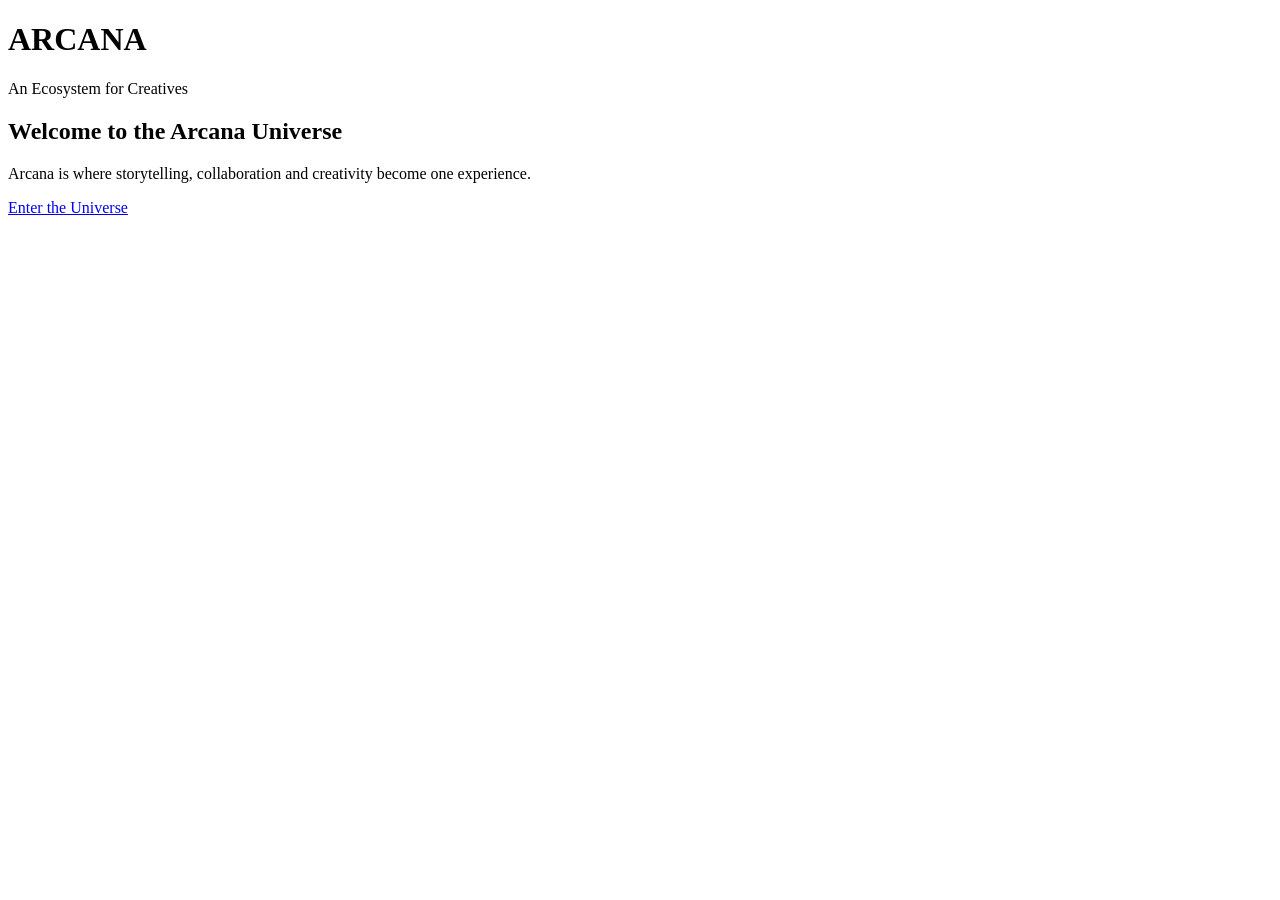
==== index.html @ a0e8dbd4 "Update index.html" ====
<!DOCTYPE html>
<html lang="en">
<head>
  <meta charset="UTF-8">
  <meta name="viewport" content="width=device-width, initial-scale=1.0">
  <title>Arcana Universe</title>

  <link rel="stylesheet" href="style.css">
</head>

<body>

<header>
  <h1>ARCANA</h1>
  <p>An Ecosystem for Creatives</p>
</header>

<section>
  <h2>Welcome to the Arcana Universe</h2>

  <p>
    Arcana is where storytelling, collaboration and creativity become one experience.
  </p>

  <a href="#">Enter the Universe</a>
</section>

<script src="script.js"></script>

</body>
</html>
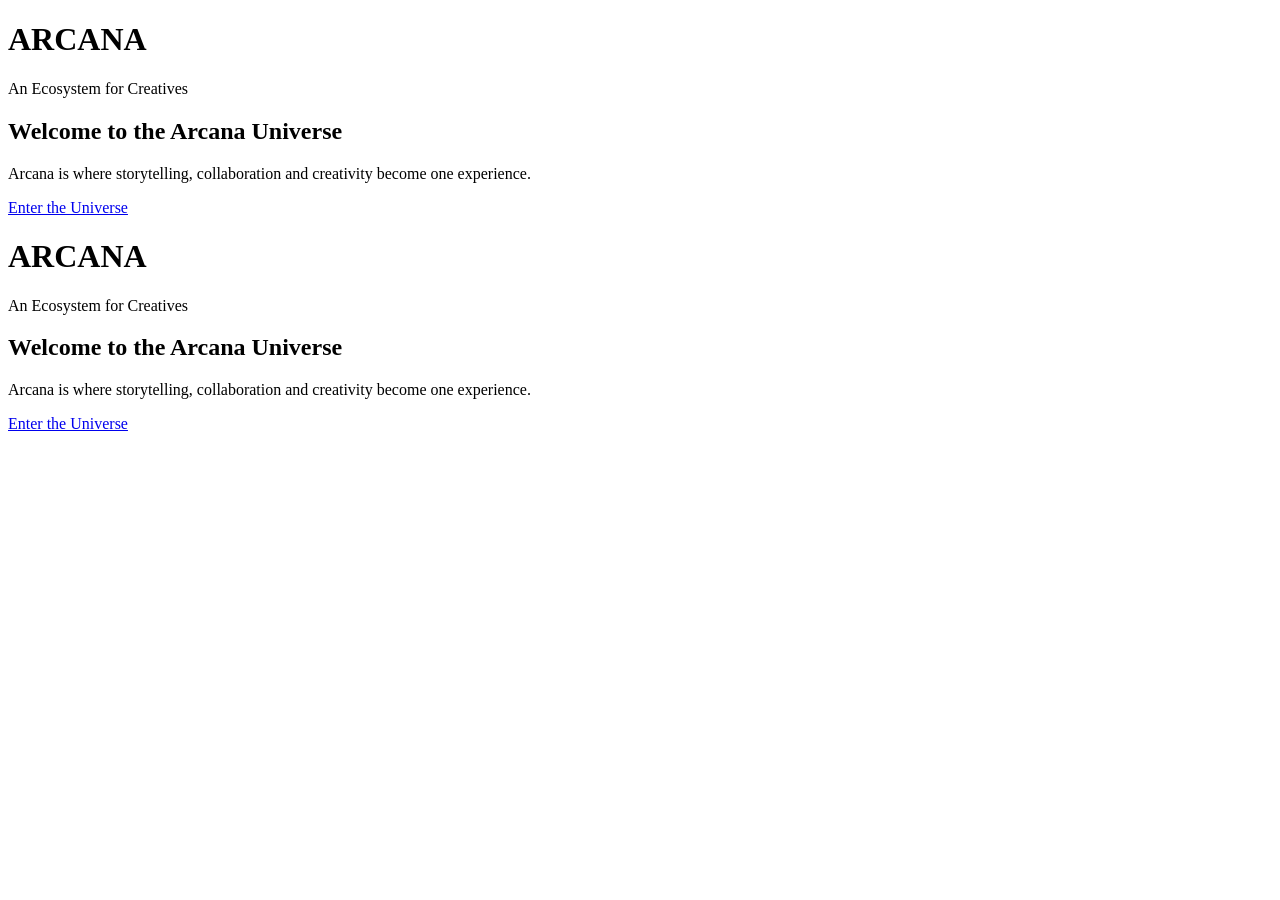
==== commit d899e35b: "Update index.html" ====
--- a/index.html
+++ b/index.html
@@ -29,3 +29,33 @@
 
 </body>
 </html>
+<html lang="en">
+<head>
+  <meta charset="UTF-8">
+  <meta name="viewport" content="width=device-width, initial-scale=1.0">
+  <title>Arcana Universe</title>
+
+  <link rel="stylesheet" href="style.css">
+</head>
+
+<body>
+
+<header>
+  <h1>ARCANA</h1>
+  <p>An Ecosystem for Creatives</p>
+</header>
+
+<section>
+  <h2>Welcome to the Arcana Universe</h2>
+
+  <p>
+    Arcana is where storytelling, collaboration and creativity become one experience.
+  </p>
+
+  <a href="#">Enter the Universe</a>
+</section>
+
+<script src="script.js"></script>
+
+</body>
+</html>
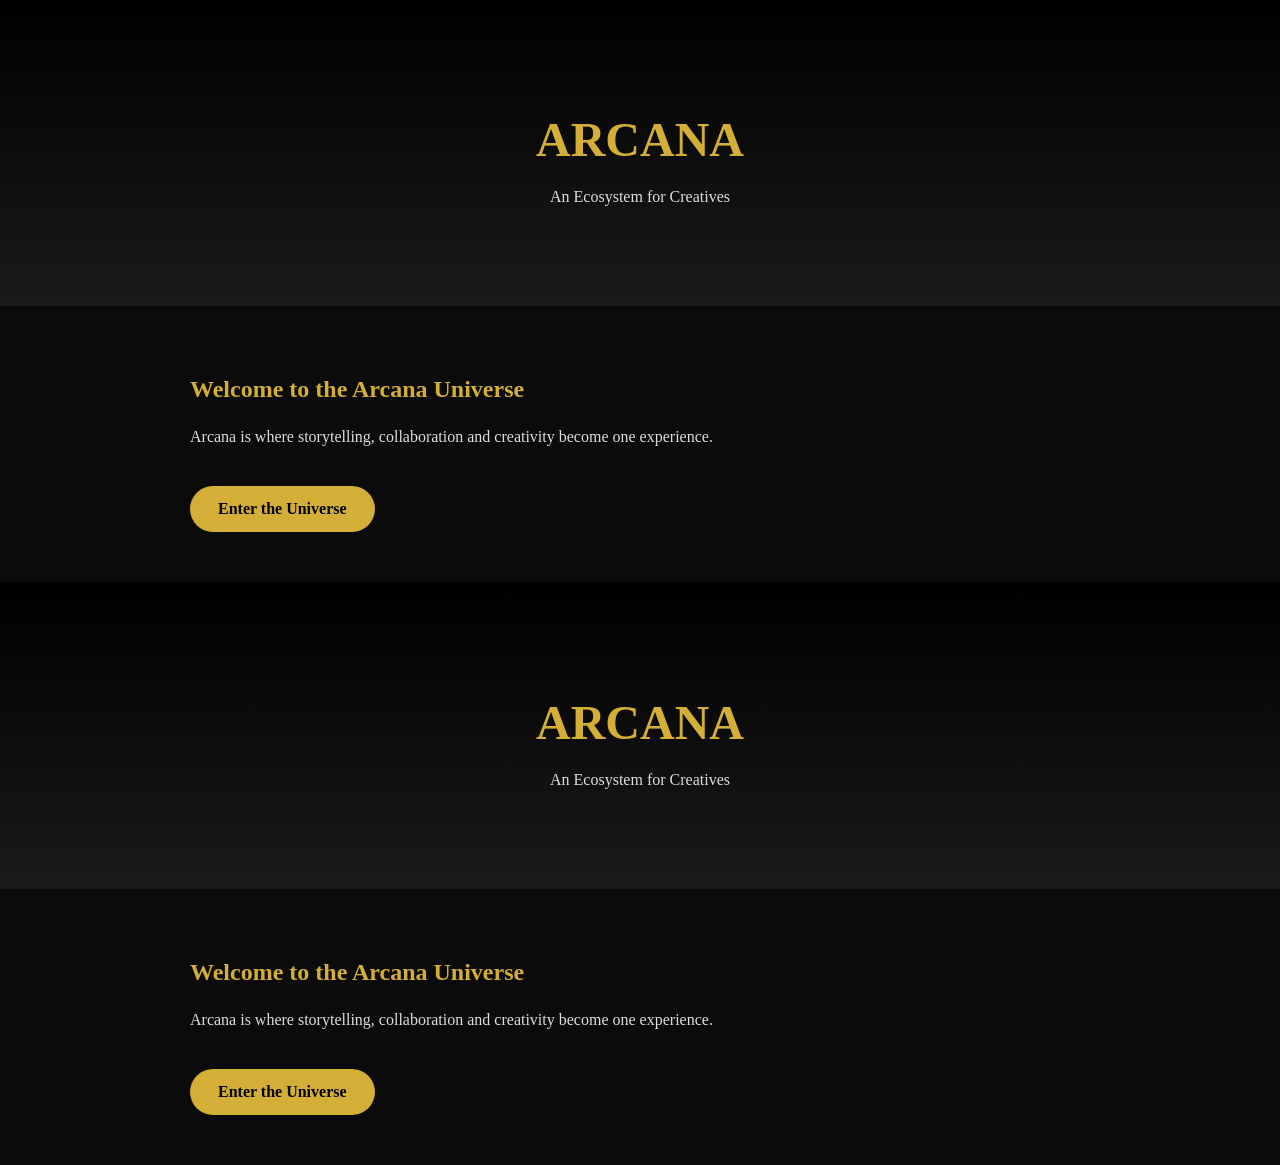
==== commit b9ecbf42: "Update index.html" ====
--- a/index.html
+++ b/index.html
@@ -22,7 +22,7 @@
     Arcana is where storytelling, collaboration and creativity become one experience.
   </p>
 
-  <a href="#">Enter the Universe</a>
+  <a href="universe.html">Enter the Universe</a>
 </section>
 
 <script src="script.js"></script>
@@ -52,7 +52,7 @@
     Arcana is where storytelling, collaboration and creativity become one experience.
   </p>
 
-  <a href="#">Enter the Universe</a>
+  <a <a href="universe.html">Enter the Universe</a>
 </section>
 
 <script src="script.js"></script>
--- a/style.css
+++ b/style.css
@@ -0,0 +1,48 @@
+body {
+  margin: 0;
+  font-family: Georgia, serif;
+  background: #0b0b0b;
+  color: #f5f5f5;
+}
+
+header {
+  text-align: center;
+  padding: 80px 20px;
+  background: linear-gradient(to bottom, #000000, #1a1a1a);
+}
+
+h1 {
+  color: #d4af37;
+  font-size: 3rem;
+  margin-bottom: 10px;
+}
+
+h2 {
+  color: #d4af37;
+}
+
+p {
+  color: #dddddd;
+  line-height: 1.7;
+}
+
+section {
+  max-width: 900px;
+  margin: auto;
+  padding: 50px 20px;
+}
+
+a {
+  display: inline-block;
+  margin-top: 20px;
+  padding: 14px 28px;
+  background: #d4af37;
+  color: black;
+  text-decoration: none;
+  border-radius: 30px;
+  font-weight: bold;
+}
+
+a:hover {
+  background: white;
+}
--- a/style.css
+++ b/style.css
@@ -0,0 +1,48 @@
+body {
+  margin: 0;
+  font-family: Georgia, serif;
+  background: #0b0b0b;
+  color: #f5f5f5;
+}
+
+header {
+  text-align: center;
+  padding: 80px 20px;
+  background: linear-gradient(to bottom, #000000, #1a1a1a);
+}
+
+h1 {
+  color: #d4af37;
+  font-size: 3rem;
+  margin-bottom: 10px;
+}
+
+h2 {
+  color: #d4af37;
+}
+
+p {
+  color: #dddddd;
+  line-height: 1.7;
+}
+
+section {
+  max-width: 900px;
+  margin: auto;
+  padding: 50px 20px;
+}
+
+a {
+  display: inline-block;
+  margin-top: 20px;
+  padding: 14px 28px;
+  background: #d4af37;
+  color: black;
+  text-decoration: none;
+  border-radius: 30px;
+  font-weight: bold;
+}
+
+a:hover {
+  background: white;
+}
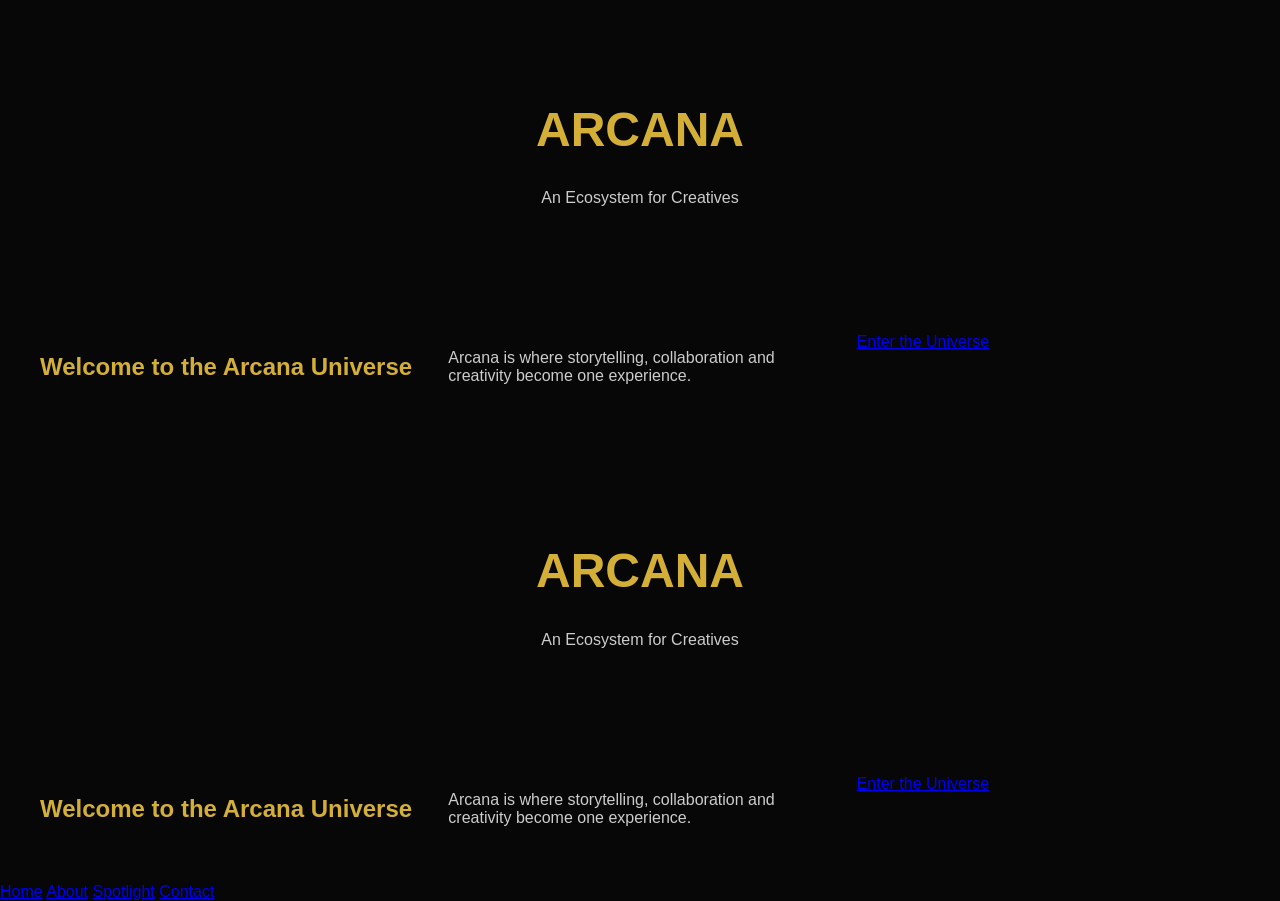
==== commit 4da45cd5: "Update index.html" ====
--- a/index.html
+++ b/index.html
@@ -58,4 +58,15 @@
 <script src="script.js"></script>
 
 </body>
+<nav>
+
+<a href="index.html">Home</a>
+
+<a href="about.html">About</a>
+
+<a href="spotlight.html">Spotlight</a>
+
+<a href="contact.html">Contact</a>
+
+</nav>
 </html>
--- a/style.css
+++ b/style.css
@@ -1,48 +1,43 @@
-body {
-  margin: 0;
-  font-family: Georgia, serif;
-  background: #0b0b0b;
-  color: #f5f5f5;
+body{
+background:#070707;
+margin:0;
+font-family:Arial,sans-serif;
+color:white;
 }
 
-header {
-  text-align: center;
-  padding: 80px 20px;
-  background: linear-gradient(to bottom, #000000, #1a1a1a);
+header{
+text-align:center;
+padding:70px 20px;
 }
 
-h1 {
-  color: #d4af37;
-  font-size: 3rem;
-  margin-bottom: 10px;
+h1{
+color:#D4AF37;
+font-size:48px;
 }
 
-h2 {
-  color: #d4af37;
+p{
+color:#cccccc;
 }
 
-p {
-  color: #dddddd;
-  line-height: 1.7;
+section{
+display:grid;
+grid-template-columns:repeat(auto-fit,minmax(250px,1fr));
+gap:25px;
+padding:40px;
 }
 
-section {
-  max-width: 900px;
-  margin: auto;
-  padding: 50px 20px;
+.card{
+background:#151515;
+border:1px solid #D4AF37;
+border-radius:18px;
+padding:25px;
+transition:.3s;
 }
 
-a {
-  display: inline-block;
-  margin-top: 20px;
-  padding: 14px 28px;
-  background: #d4af37;
-  color: black;
-  text-decoration: none;
-  border-radius: 30px;
-  font-weight: bold;
+.card:hover{
+transform:translateY(-6px);
 }
 
-a:hover {
-  background: white;
+h2{
+color:#D4AF37;
 }
--- a/style.css
+++ b/style.css
@@ -1,48 +1,43 @@
-body {
-  margin: 0;
-  font-family: Georgia, serif;
-  background: #0b0b0b;
-  color: #f5f5f5;
+body{
+background:#070707;
+margin:0;
+font-family:Arial,sans-serif;
+color:white;
 }
 
-header {
-  text-align: center;
-  padding: 80px 20px;
-  background: linear-gradient(to bottom, #000000, #1a1a1a);
+header{
+text-align:center;
+padding:70px 20px;
 }
 
-h1 {
-  color: #d4af37;
-  font-size: 3rem;
-  margin-bottom: 10px;
+h1{
+color:#D4AF37;
+font-size:48px;
 }
 
-h2 {
-  color: #d4af37;
+p{
+color:#cccccc;
 }
 
-p {
-  color: #dddddd;
-  line-height: 1.7;
+section{
+display:grid;
+grid-template-columns:repeat(auto-fit,minmax(250px,1fr));
+gap:25px;
+padding:40px;
 }
 
-section {
-  max-width: 900px;
-  margin: auto;
-  padding: 50px 20px;
+.card{
+background:#151515;
+border:1px solid #D4AF37;
+border-radius:18px;
+padding:25px;
+transition:.3s;
 }
 
-a {
-  display: inline-block;
-  margin-top: 20px;
-  padding: 14px 28px;
-  background: #d4af37;
-  color: black;
-  text-decoration: none;
-  border-radius: 30px;
-  font-weight: bold;
+.card:hover{
+transform:translateY(-6px);
 }
 
-a:hover {
-  background: white;
+h2{
+color:#D4AF37;
 }
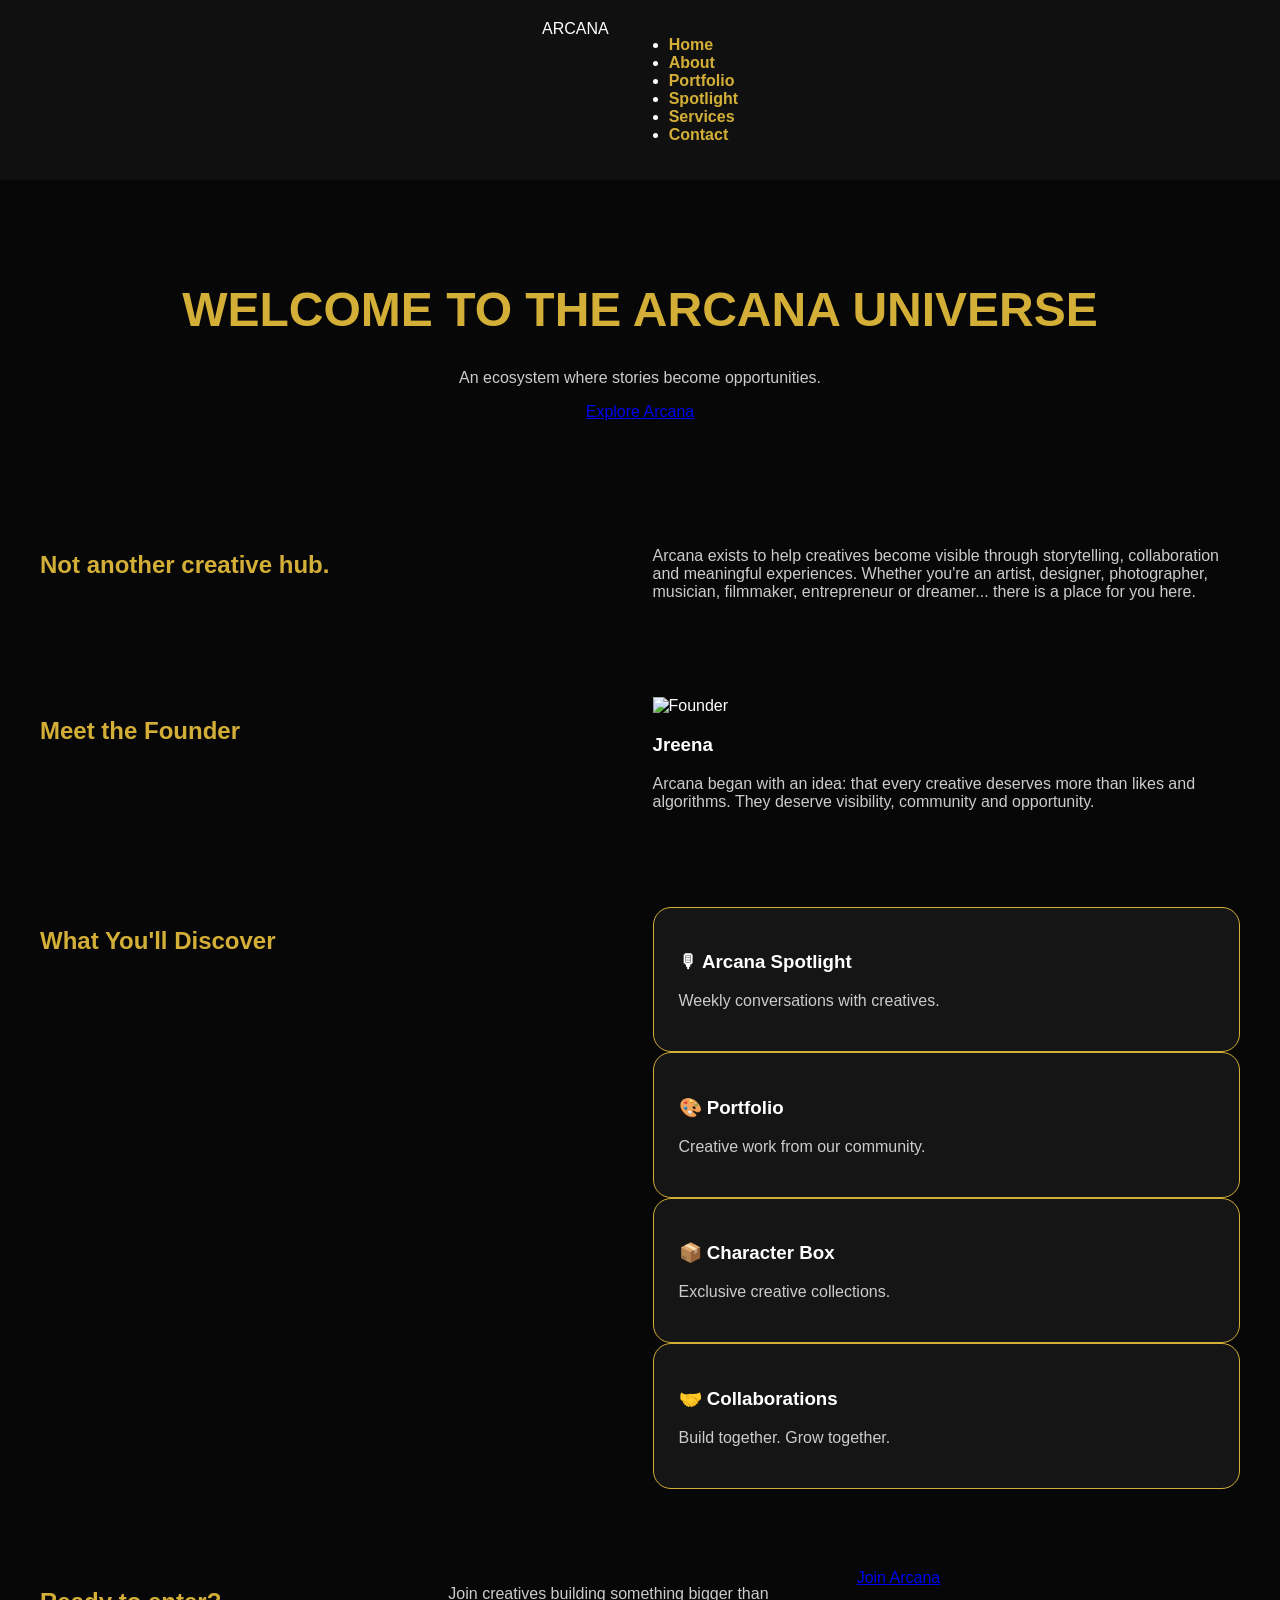
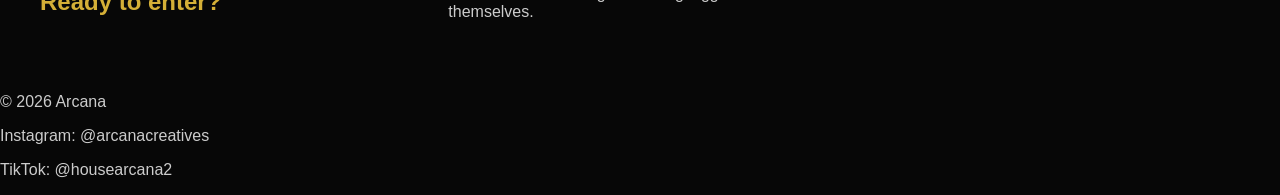
==== commit 47aa8091: "Update index.html" ====
--- a/index.html
+++ b/index.html
@@ -1,72 +1,257 @@
 <!DOCTYPE html>
 <html lang="en">
 <head>
-  <meta charset="UTF-8">
-  <meta name="viewport" content="width=device-width, initial-scale=1.0">
-  <title>Arcana Universe</title>
-
-  <link rel="stylesheet" href="style.css">
+<meta charset="UTF-8">
+<meta name="viewport" content="width=device-width, initial-scale=1.0">
+
+<title>Arcana | The Creative Ecosystem</title>
+
+<link rel="stylesheet" href="style.css">
+<script defer src="script.js"></script>
+
 </head>
 
 <body>
 
-<header>
-  <h1>ARCANA</h1>
-  <p>An Ecosystem for Creatives</p>
+<nav>
+
+<div class="logo">
+
+ARCANA
+
+</div>
+
+<ul>
+
+<li><a href="index.html">Home</a></li>
+
+<li><a href="about.html">About</a></li>
+
+<li><a href="portfolio.html">Portfolio</a></li>
+
+<li><a href="spotlight.html">Spotlight</a></li>
+
+<li><a href="services.html">Services</a></li>
+
+<li><a href="contact.html">Contact</a></li>
+
+</ul>
+
+</nav>
+
+<header class="hero">
+
+<div class="overlay">
+
+<h1>
+
+WELCOME TO THE ARCANA UNIVERSE
+
+</h1>
+
+<p>
+
+An ecosystem where stories become opportunities.
+
+</p>
+
+<a href="portfolio.html" class="button">
+
+Explore Arcana
+
+</a>
+
+</div>
+
 </header>
 
-<section>
-  <h2>Welcome to the Arcana Universe</h2>
-
-  <p>
-    Arcana is where storytelling, collaboration and creativity become one experience.
-  </p>
-
-  <a href="universe.html">Enter the Universe</a>
-</section>
-
-<script src="script.js"></script>
+<section class="intro">
+
+<h2>
+
+Not another creative hub.
+
+</h2>
+
+<p>
+
+Arcana exists to help creatives become visible through storytelling,
+collaboration and meaningful experiences.
+
+Whether you're an artist, designer, photographer, musician,
+filmmaker, entrepreneur or dreamer...
+
+there is a place for you here.
+
+</p>
+
+</section>
+
+<section class="founder">
+
+<h2>
+
+Meet the Founder
+
+</h2>
+
+<div class="founder-card">
+
+<img src="images/founder.jpg" alt="Founder">
+
+<div>
+
+<h3>
+
+Jreena
+
+</h3>
+
+<p>
+
+Arcana began with an idea:
+
+that every creative deserves
+more than likes and algorithms.
+
+They deserve visibility,
+community
+and opportunity.
+
+</p>
+
+</div>
+
+</div>
+
+</section>
+
+<section class="services">
+
+<h2>
+
+What You'll Discover
+
+</h2>
+
+<div class="cards">
+
+<div class="card">
+
+<h3>
+
+🎙 Arcana Spotlight
+
+</h3>
+
+<p>
+
+Weekly conversations with creatives.
+
+</p>
+
+</div>
+
+<div class="card">
+
+<h3>
+
+🎨 Portfolio
+
+</h3>
+
+<p>
+
+Creative work from our community.
+
+</p>
+
+</div>
+
+<div class="card">
+
+<h3>
+
+📦 Character Box
+
+</h3>
+
+<p>
+
+Exclusive creative collections.
+
+</p>
+
+</div>
+
+<div class="card">
+
+<h3>
+
+🤝 Collaborations
+
+</h3>
+
+<p>
+
+Build together.
+
+Grow together.
+
+</p>
+
+</div>
+
+</div>
+
+</section>
+
+<section class="cta">
+
+<h2>
+
+Ready to enter?
+
+</h2>
+
+<p>
+
+Join creatives building something bigger than themselves.
+
+</p>
+
+<a href="join.html" class="button">
+
+Join Arcana
+
+</a>
+
+</section>
+
+<footer>
+
+<p>
+
+© 2026 Arcana
+
+</p>
+
+<p>
+
+Instagram:
+@arcanacreatives
+
+</p>
+
+<p>
+
+TikTok:
+@housearcana2
+
+</p>
+
+</footer>
 
 </body>
-</html>
-<html lang="en">
-<head>
-  <meta charset="UTF-8">
-  <meta name="viewport" content="width=device-width, initial-scale=1.0">
-  <title>Arcana Universe</title>
-
-  <link rel="stylesheet" href="style.css">
-</head>
-
-<body>
-
-<header>
-  <h1>ARCANA</h1>
-  <p>An Ecosystem for Creatives</p>
-</header>
-
-<section>
-  <h2>Welcome to the Arcana Universe</h2>
-
-  <p>
-    Arcana is where storytelling, collaboration and creativity become one experience.
-  </p>
-
-  <a <a href="universe.html">Enter the Universe</a>
-</section>
-
-<script src="script.js"></script>
-
-</body>
-<nav>
-
-<a href="index.html">Home</a>
-
-<a href="about.html">About</a>
-
-<a href="spotlight.html">Spotlight</a>
-
-<a href="contact.html">Contact</a>
-
-</nav>
-</html>
+
+</html>
--- a/style.css
+++ b/style.css
@@ -41,3 +41,16 @@
 h2{
 color:#D4AF37;
 }
+nav{
+display:flex;
+justify-content:center;
+gap:20px;
+padding:20px;
+background:#101010;
+}
+
+nav a{
+color:#D4AF37;
+text-decoration:none;
+font-weight:bold;
+}
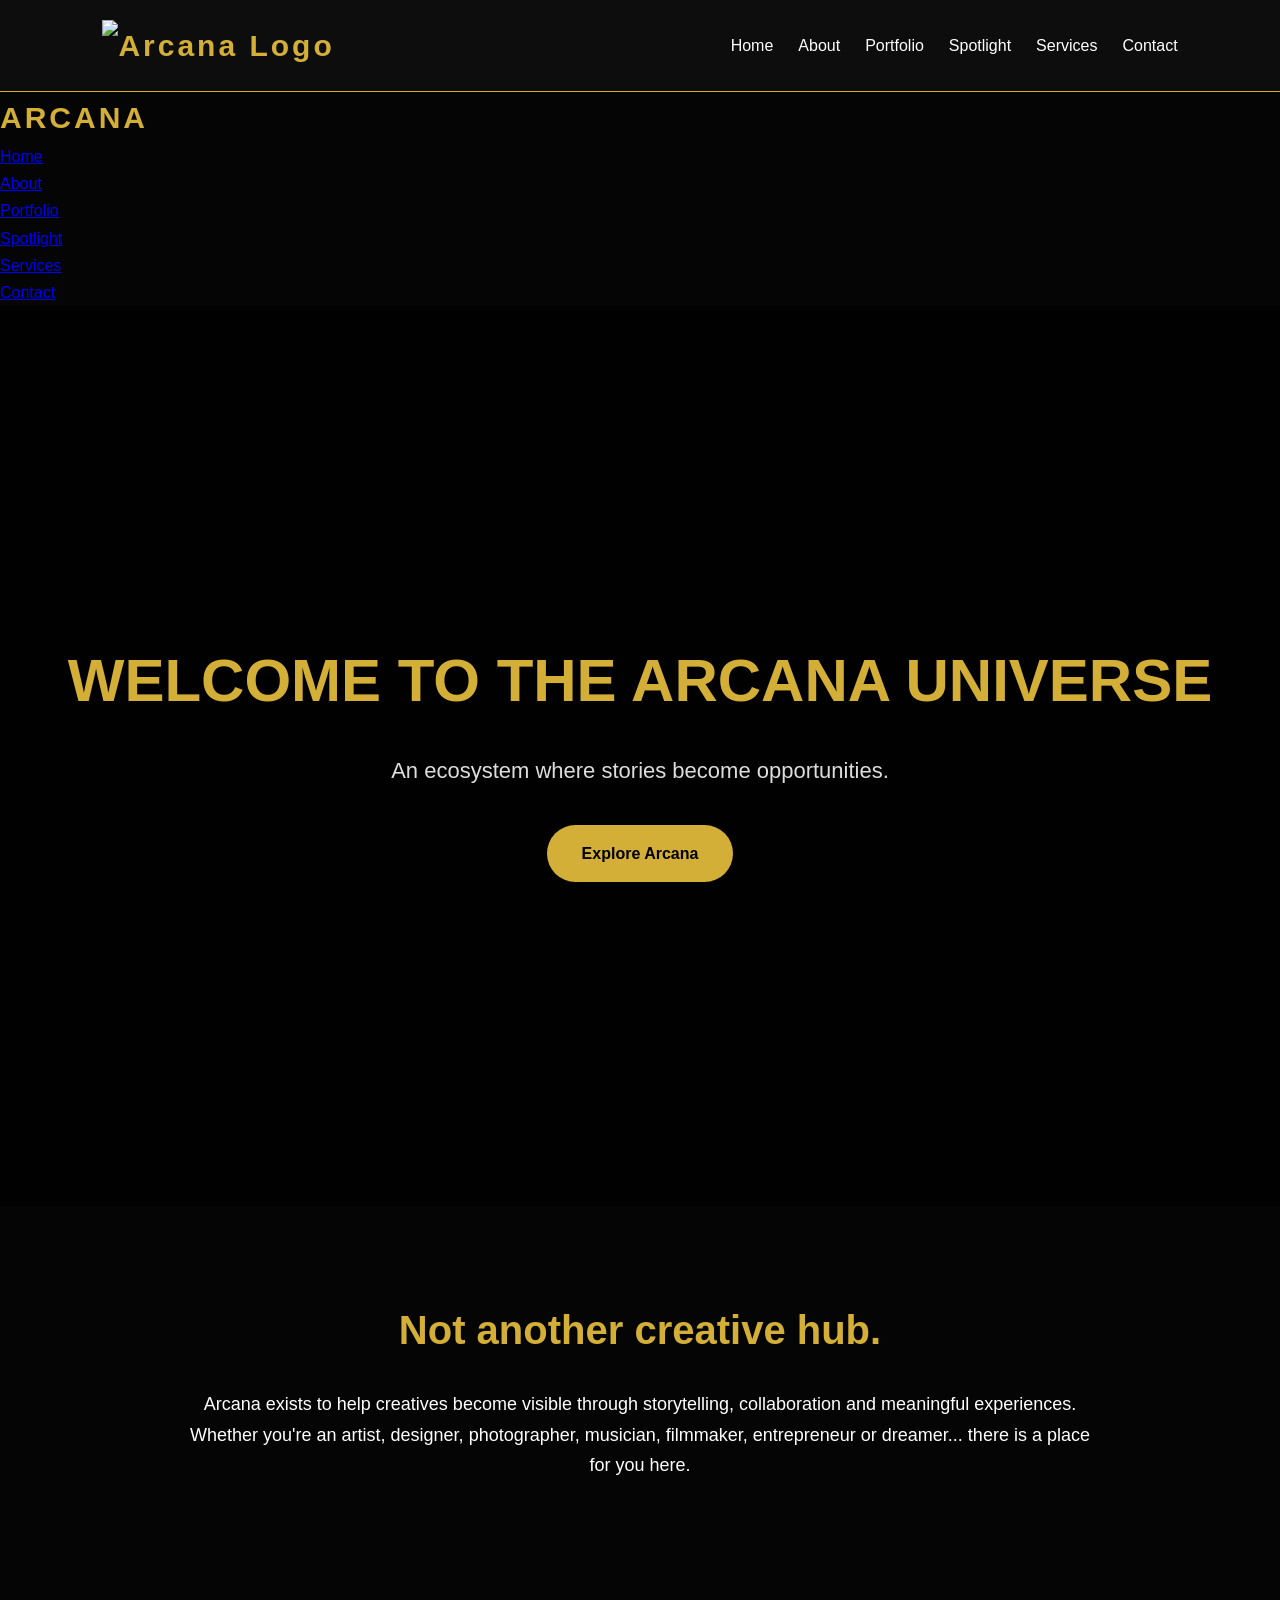
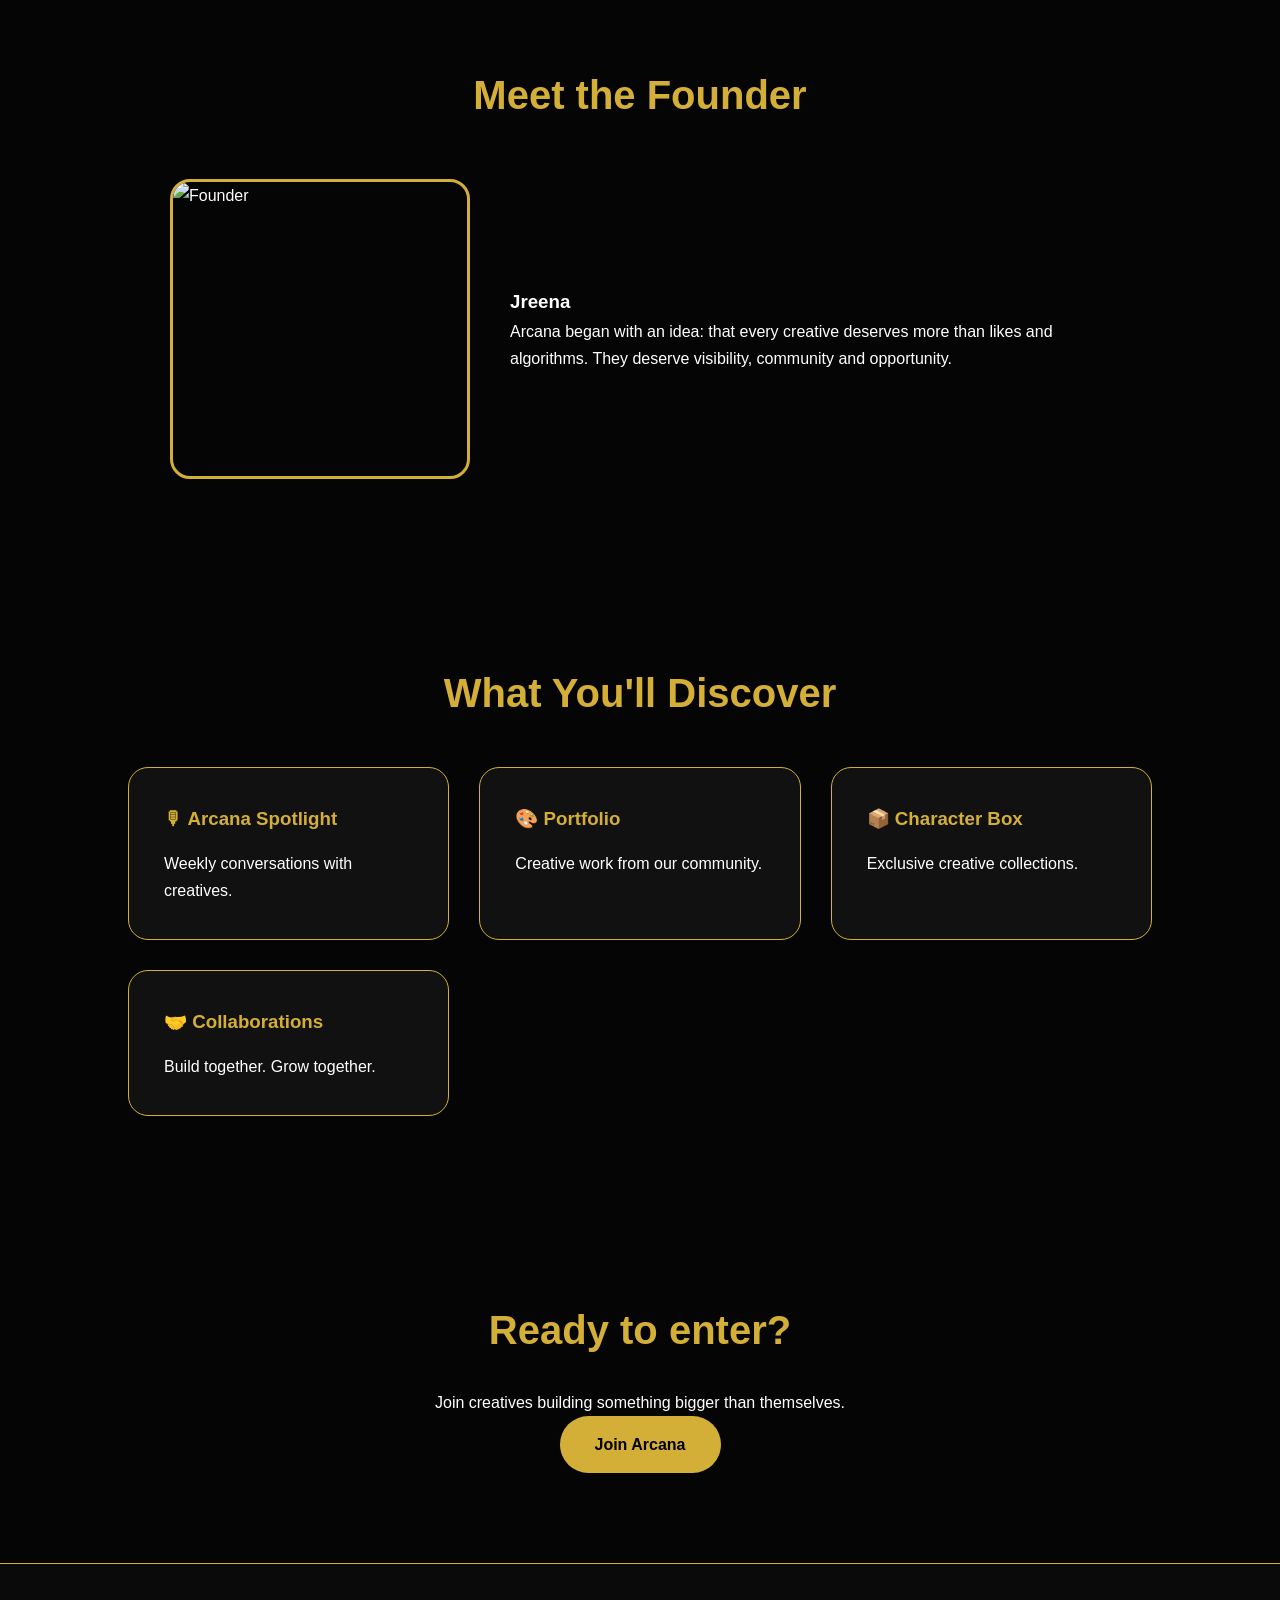
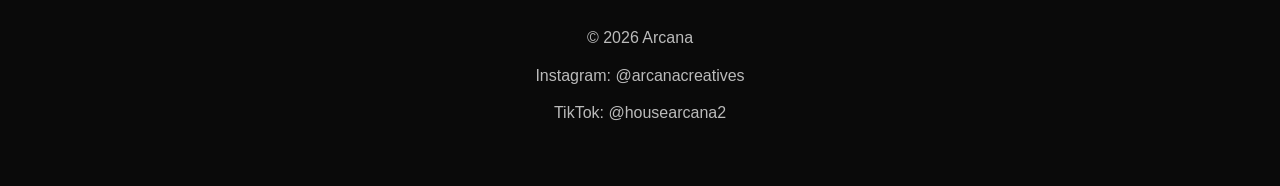
==== commit a301427f: "Update index.html" ====
--- a/index.html
+++ b/index.html
@@ -16,6 +16,23 @@
 <nav>
 
 <div class="logo">
+<img src="images/logo.png" alt="Arcana Logo" height="45">
+</div>
+
+<ul>
+
+<li><a href="index.html">Home</a></li>
+<li><a href="about.html">About</a></li>
+<li><a href="portfolio.html">Portfolio</a></li>
+<li><a href="spotlight.html">Spotlight</a></li>
+<li><a href="services.html">Services</a></li>
+<li><a href="contact.html">Contact</a></li>
+
+</ul>
+
+</nav>
+
+<div class="logo">
 
 ARCANA
 
--- a/style.css
+++ b/style.css
@@ -1,56 +1,219 @@
+*{
+margin:0;
+padding:0;
+box-sizing:border-box;
+}
+
 body{
-background:#070707;
-margin:0;
-font-family:Arial,sans-serif;
+background:#050505;
 color:white;
-}
-
-header{
-text-align:center;
-padding:70px 20px;
-}
-
-h1{
-color:#D4AF37;
-font-size:48px;
-}
-
-p{
-color:#cccccc;
+font-family:Arial,Helvetica,sans-serif;
+line-height:1.7;
+}
+
+nav{
+display:flex;
+justify-content:space-between;
+align-items:center;
+padding:20px 8%;
+background:#0d0d0d;
+position:sticky;
+top:0;
+z-index:1000;
+border-bottom:1px solid #D4AF37;
+}
+
+.logo{
+font-size:30px;
+font-weight:bold;
+letter-spacing:3px;
+color:#D4AF37;
+}
+
+nav ul{
+display:flex;
+list-style:none;
+gap:25px;
+}
+
+nav a{
+text-decoration:none;
+color:white;
+transition:.3s;
+}
+
+nav a:hover{
+color:#D4AF37;
+}
+
+.hero{
+height:100vh;
+display:flex;
+justify-content:center;
+align-items:center;
+text-align:center;
+padding:20px;
+background:linear-gradient(rgba(0,0,0,.75),rgba(0,0,0,.75)),url("images/hero.jpg");
+background-size:cover;
+background-position:center;
+}
+
+.hero h1{
+font-size:60px;
+color:#D4AF37;
+margin-bottom:20px;
+}
+
+.hero p{
+font-size:22px;
+max-width:700px;
+margin:auto;
+margin-bottom:35px;
+color:#dddddd;
+}
+
+.button{
+display:inline-block;
+padding:15px 35px;
+background:#D4AF37;
+color:black;
+font-weight:bold;
+text-decoration:none;
+border-radius:40px;
+transition:.3s;
+}
+
+.button:hover{
+background:white;
+transform:scale(1.05);
 }
 
 section{
+padding:90px 10%;
+}
+
+h2{
+font-size:40px;
+margin-bottom:25px;
+color:#D4AF37;
+text-align:center;
+}
+
+.intro p{
+max-width:900px;
+margin:auto;
+text-align:center;
+font-size:18px;
+}
+
+.founder-card{
+display:flex;
+gap:40px;
+align-items:center;
+margin-top:50px;
+flex-wrap:wrap;
+justify-content:center;
+}
+
+.founder-card img{
+width:300px;
+height:300px;
+object-fit:cover;
+border-radius:20px;
+border:3px solid #D4AF37;
+}
+
+.founder-card div{
+max-width:600px;
+}
+
+.cards{
 display:grid;
-grid-template-columns:repeat(auto-fit,minmax(250px,1fr));
-gap:25px;
-padding:40px;
+grid-template-columns:repeat(auto-fit,minmax(260px,1fr));
+gap:30px;
+margin-top:40px;
 }
 
 .card{
-background:#151515;
+background:#111111;
+padding:35px;
+border-radius:20px;
 border:1px solid #D4AF37;
-border-radius:18px;
-padding:25px;
 transition:.3s;
 }
 
 .card:hover{
-transform:translateY(-6px);
+transform:translateY(-10px);
+box-shadow:0 0 25px rgba(212,175,55,.4);
+}
+
+.card h3{
+margin-bottom:15px;
+color:#D4AF37;
+}
+
+.cta{
+text-align:center;
+}
+
+footer{
+padding:50px;
+text-align:center;
+background:#0a0a0a;
+border-top:1px solid #D4AF37;
+}
+
+footer p{
+margin:10px;
+color:#bbbbbb;
+}
+
+@media(max-width:768px){
+
+nav{
+flex-direction:column;
+gap:15px;
+}
+
+nav ul{
+flex-wrap:wrap;
+justify-content:center;
+}
+
+.hero h1{
+font-size:38px;
+}
+
+.hero p{
+font-size:18px;
 }
 
 h2{
-color:#D4AF37;
-}
-nav{
-display:flex;
-justify-content:center;
-gap:20px;
-padding:20px;
-background:#101010;
-}
-
-nav a{
-color:#D4AF37;
-text-decoration:none;
-font-weight:bold;
-}
+font-size:30px;
+}
+
+.founder-card{
+flex-direction:column;
+}
+
+.founder-card img{
+width:220px;
+height:220px;
+}
+
+}
+.card img{
+width:100%;
+height:220px;
+object-fit:cover;
+border-radius:12px;
+margin-bottom:15px;
+}
+
+video{
+max-width:900px;
+display:block;
+margin:auto;
+border-radius:20px;
+border:2px solid #D4AF37;
+}
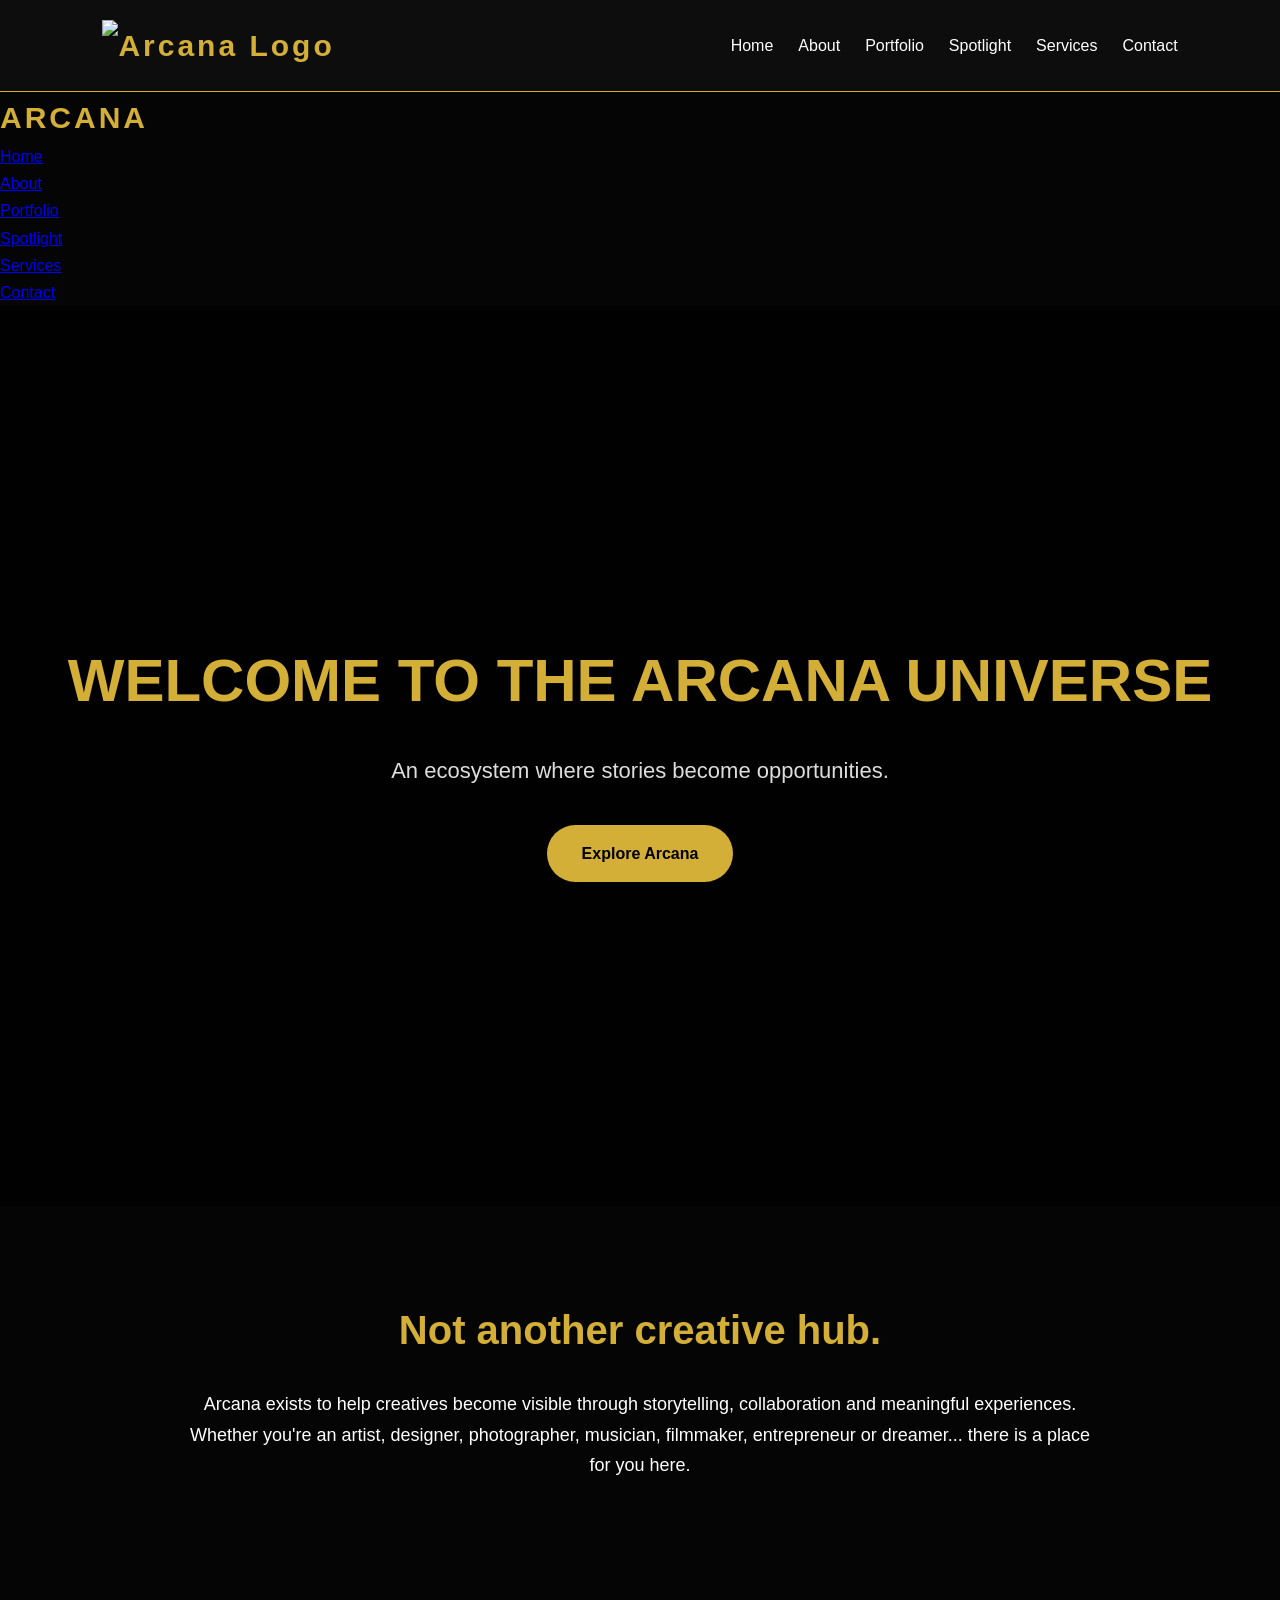
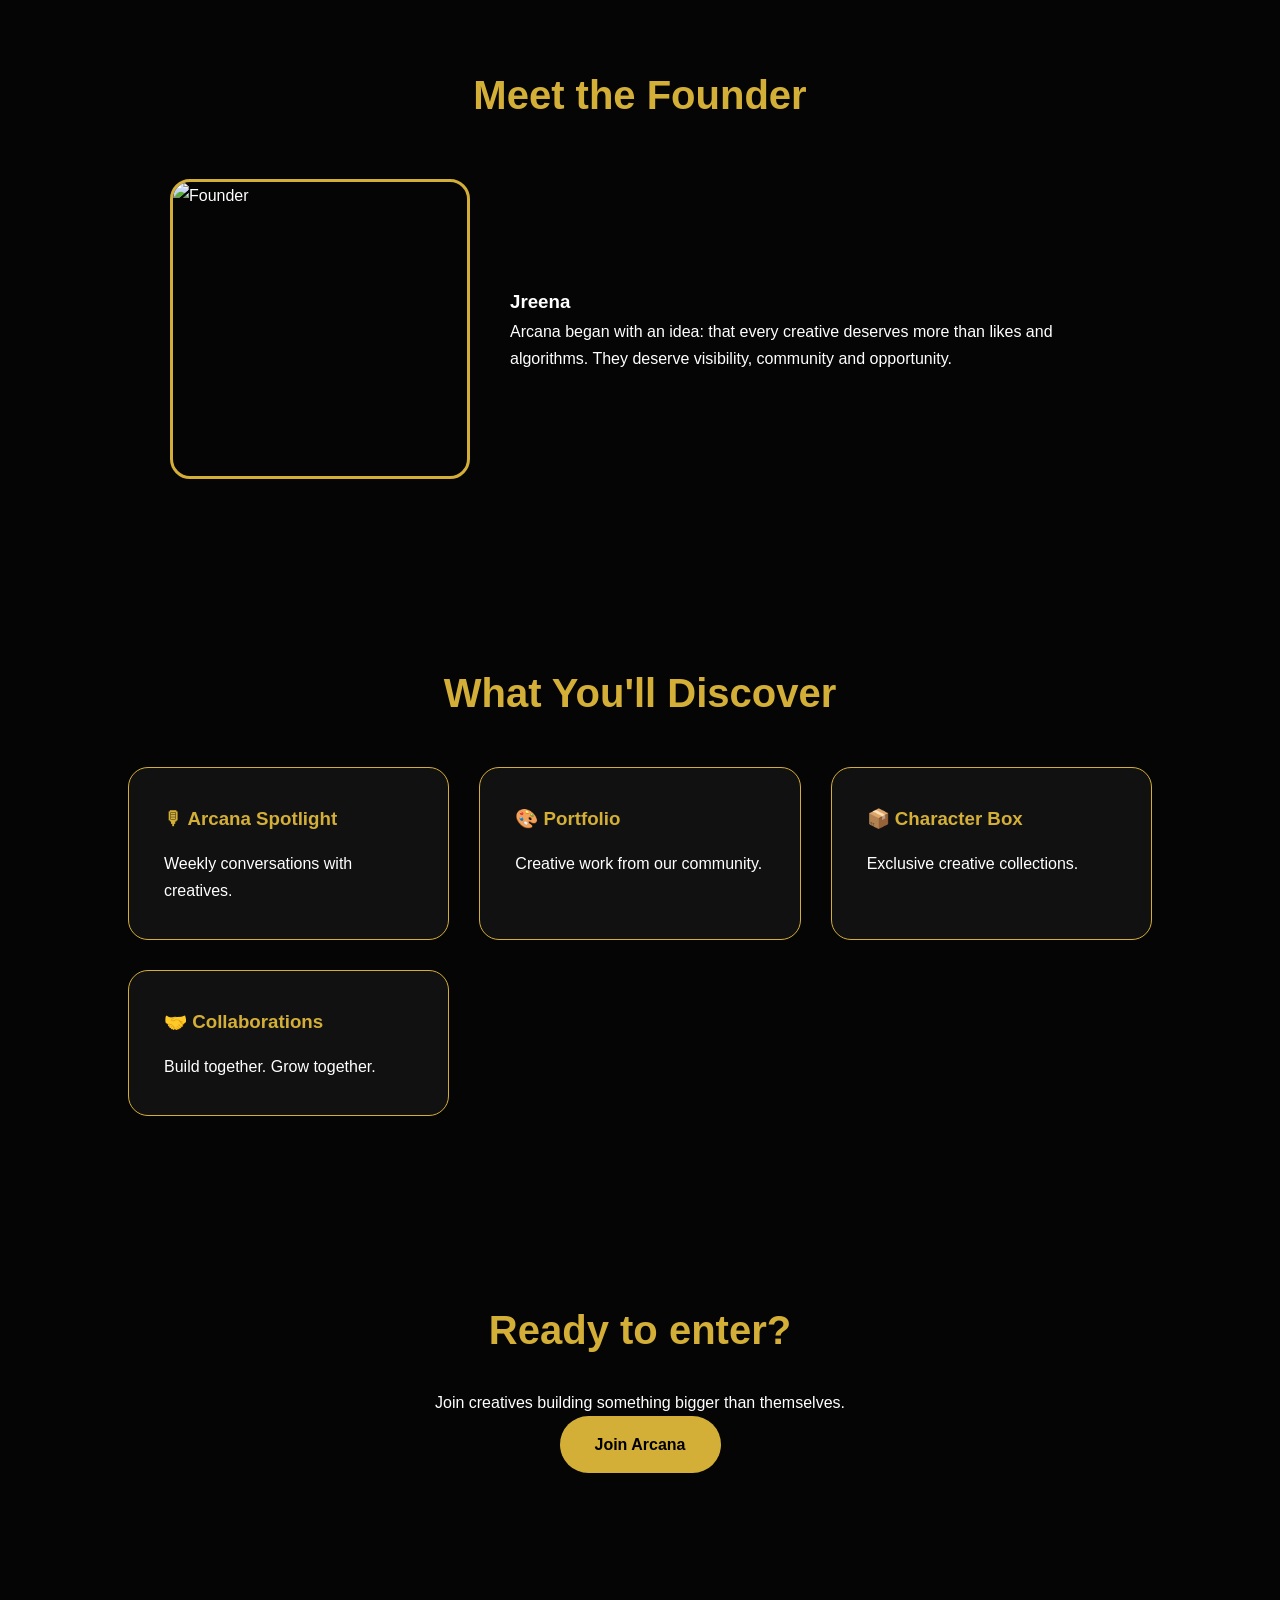
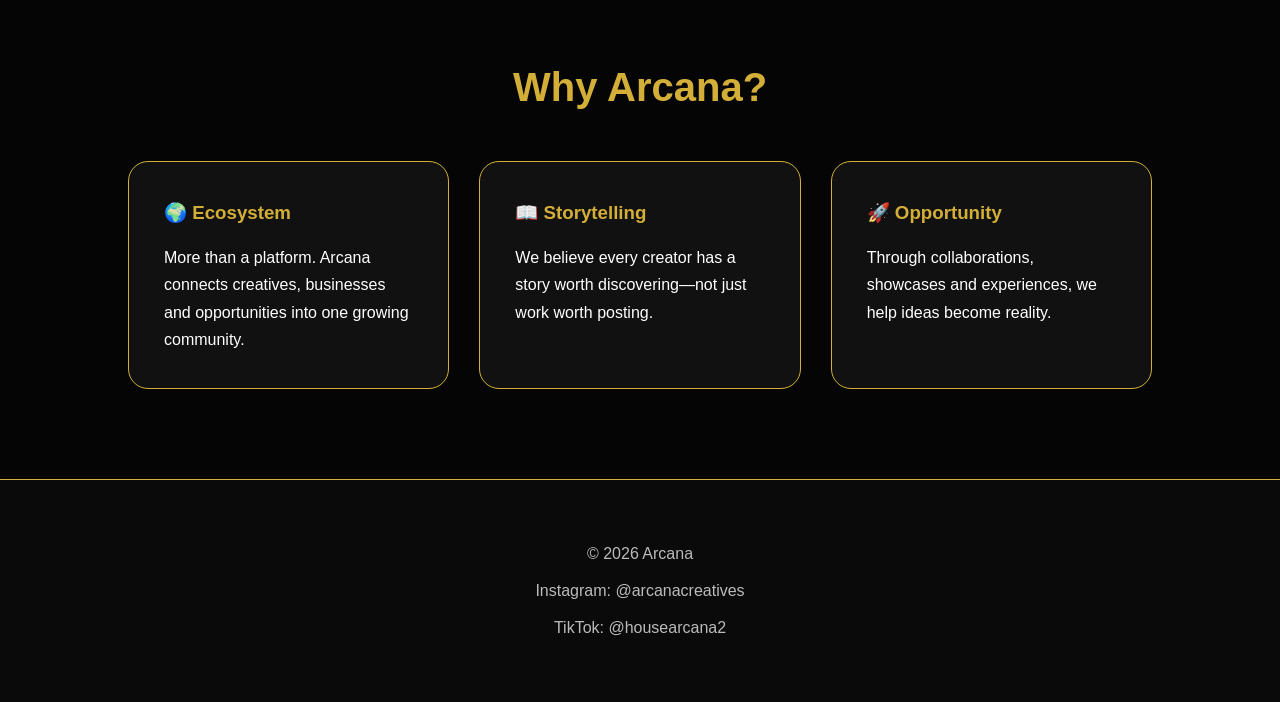
==== commit c7a2a6bd: "Update index.html" ====
--- a/index.html
+++ b/index.html
@@ -244,6 +244,30 @@
 </a>
 
 </section>
+<section>
+
+<h2>Why Arcana?</h2>
+
+<div class="cards">
+
+<div class="card">
+<h3>🌍 Ecosystem</h3>
+<p>More than a platform. Arcana connects creatives, businesses and opportunities into one growing community.</p>
+</div>
+
+<div class="card">
+<h3>📖 Storytelling</h3>
+<p>We believe every creator has a story worth discovering—not just work worth posting.</p>
+</div>
+
+<div class="card">
+<h3>🚀 Opportunity</h3>
+<p>Through collaborations, showcases and experiences, we help ideas become reality.</p>
+</div>
+
+</div>
+
+</section>
 
 <footer>
 
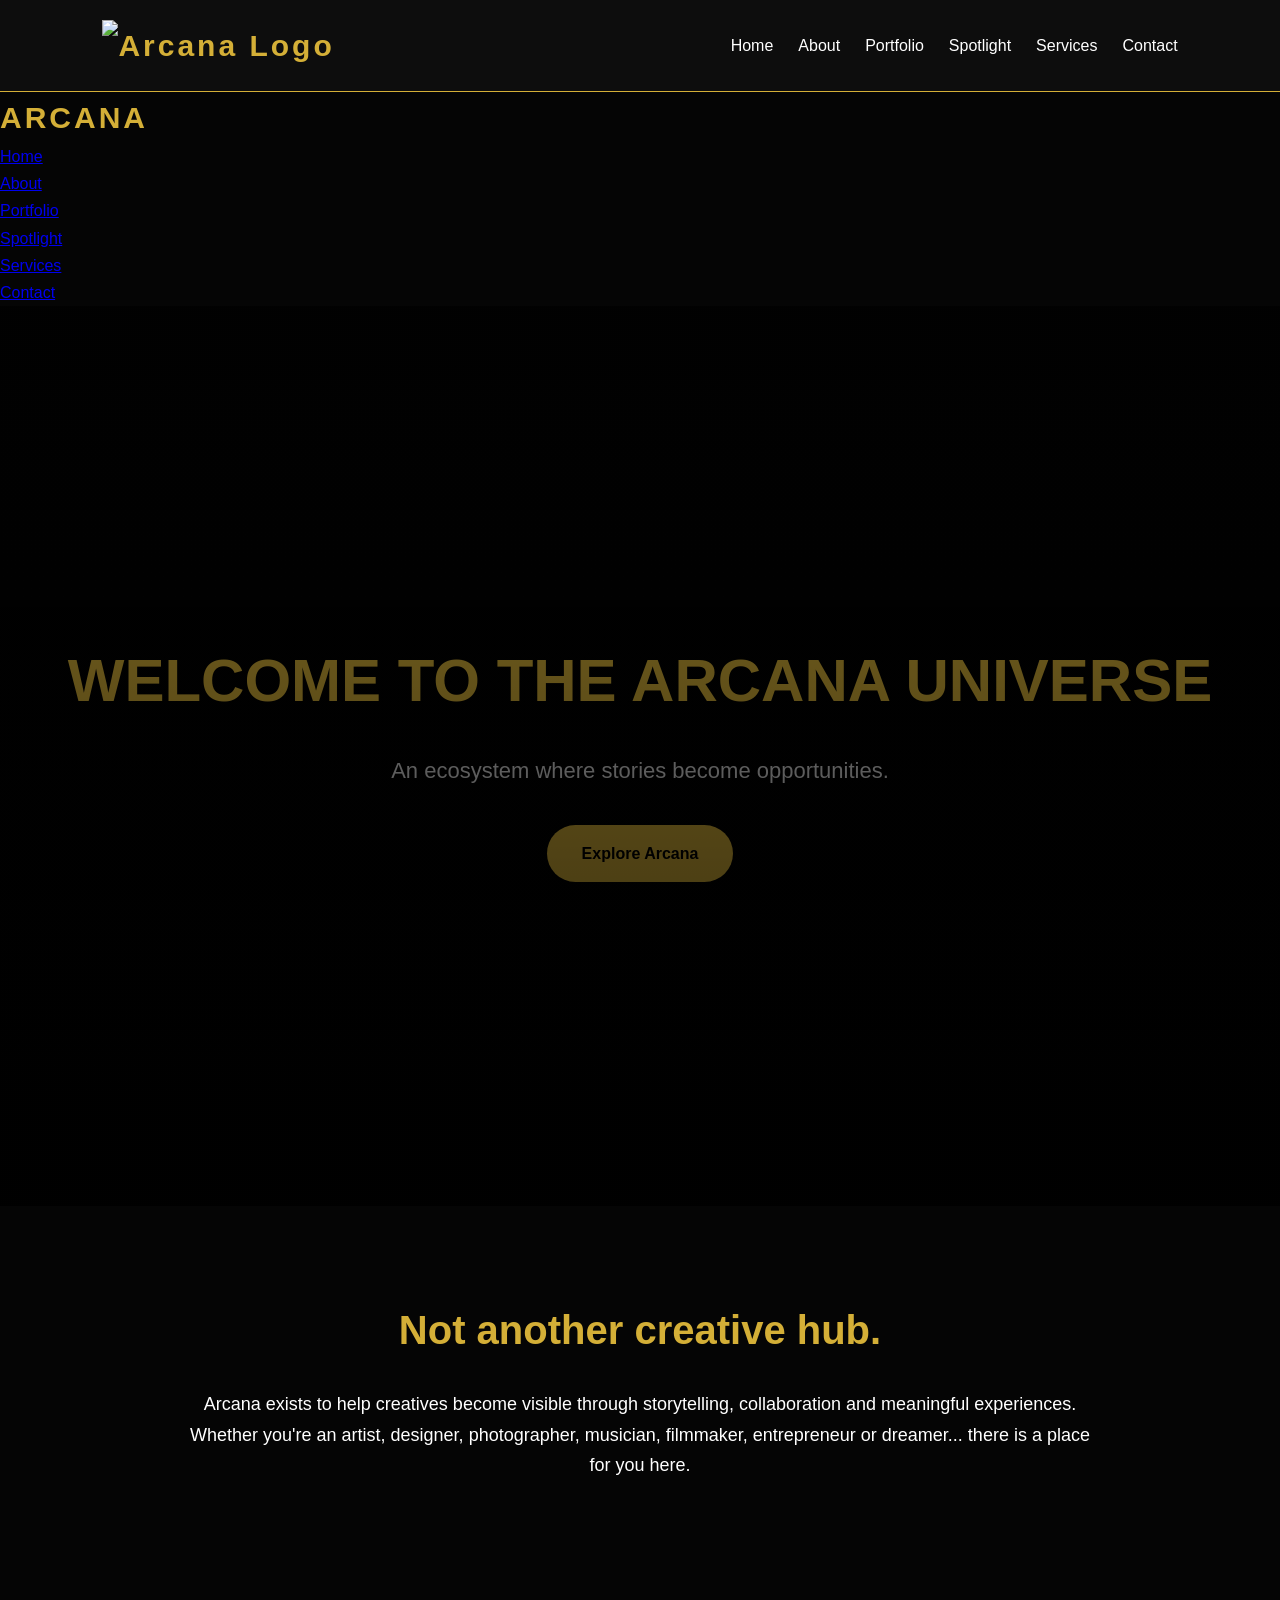
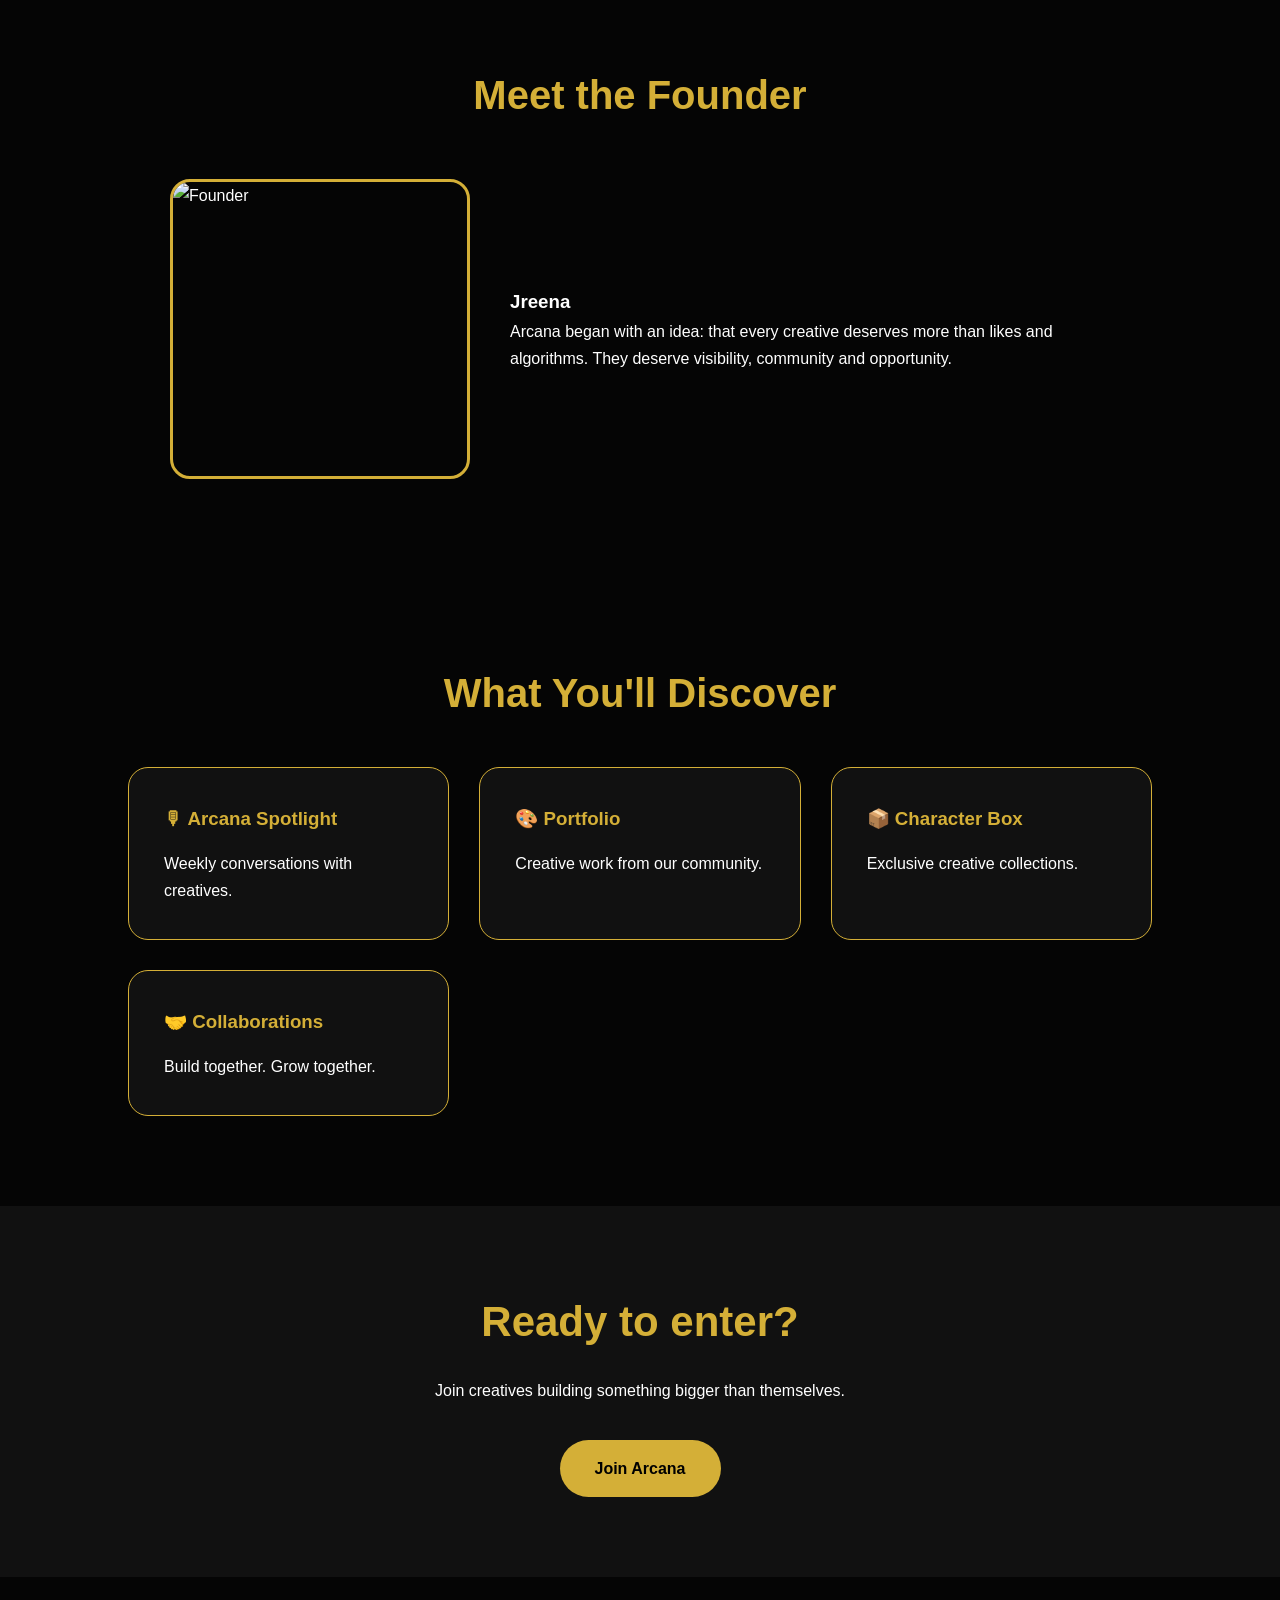
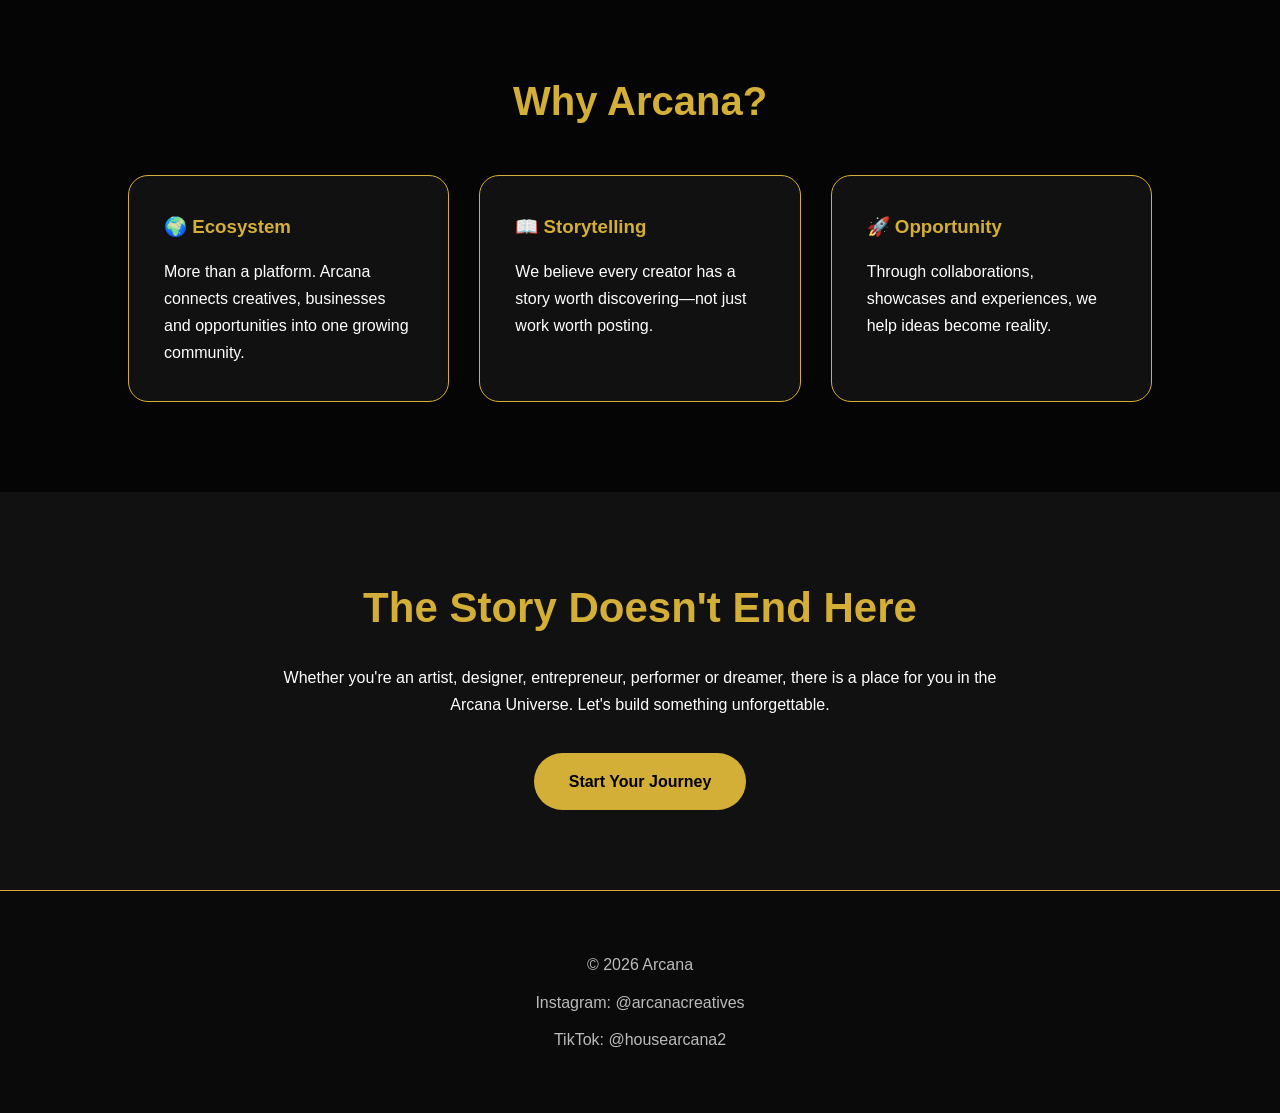
==== commit 7ad95f2f: "Update index.html" ====
--- a/index.html
+++ b/index.html
@@ -268,6 +268,26 @@
 </div>
 
 </section>
+<section class="cta">
+
+<h2>The Story Doesn't End Here</h2>
+
+<p>
+
+Whether you're an artist, designer, entrepreneur, performer or dreamer,
+there is a place for you in the Arcana Universe.
+
+Let's build something unforgettable.
+
+</p>
+
+<a href="contact.html" class="button">
+
+Start Your Journey
+
+</a>
+
+</section>
 
 <footer>
 
--- a/style.css
+++ b/style.css
@@ -216,4 +216,39 @@
 margin:auto;
 border-radius:20px;
 border:2px solid #D4AF37;
+}
+.logo img{
+height:45px;
+}
+
+.cta{
+background:#111;
+padding:80px 20px;
+text-align:center;
+}
+
+.cta h2{
+font-size:42px;
+margin-bottom:20px;
+}
+
+.cta p{
+max-width:750px;
+margin:auto;
+margin-bottom:35px;
+}
+
+.hero{
+position:relative;
+overflow:hidden;
+}
+
+.hero::after{
+content:"";
+position:absolute;
+width:100%;
+height:100%;
+top:0;
+left:0;
+background:linear-gradient(to bottom,rgba(0,0,0,.35),rgba(0,0,0,.8));
 }
